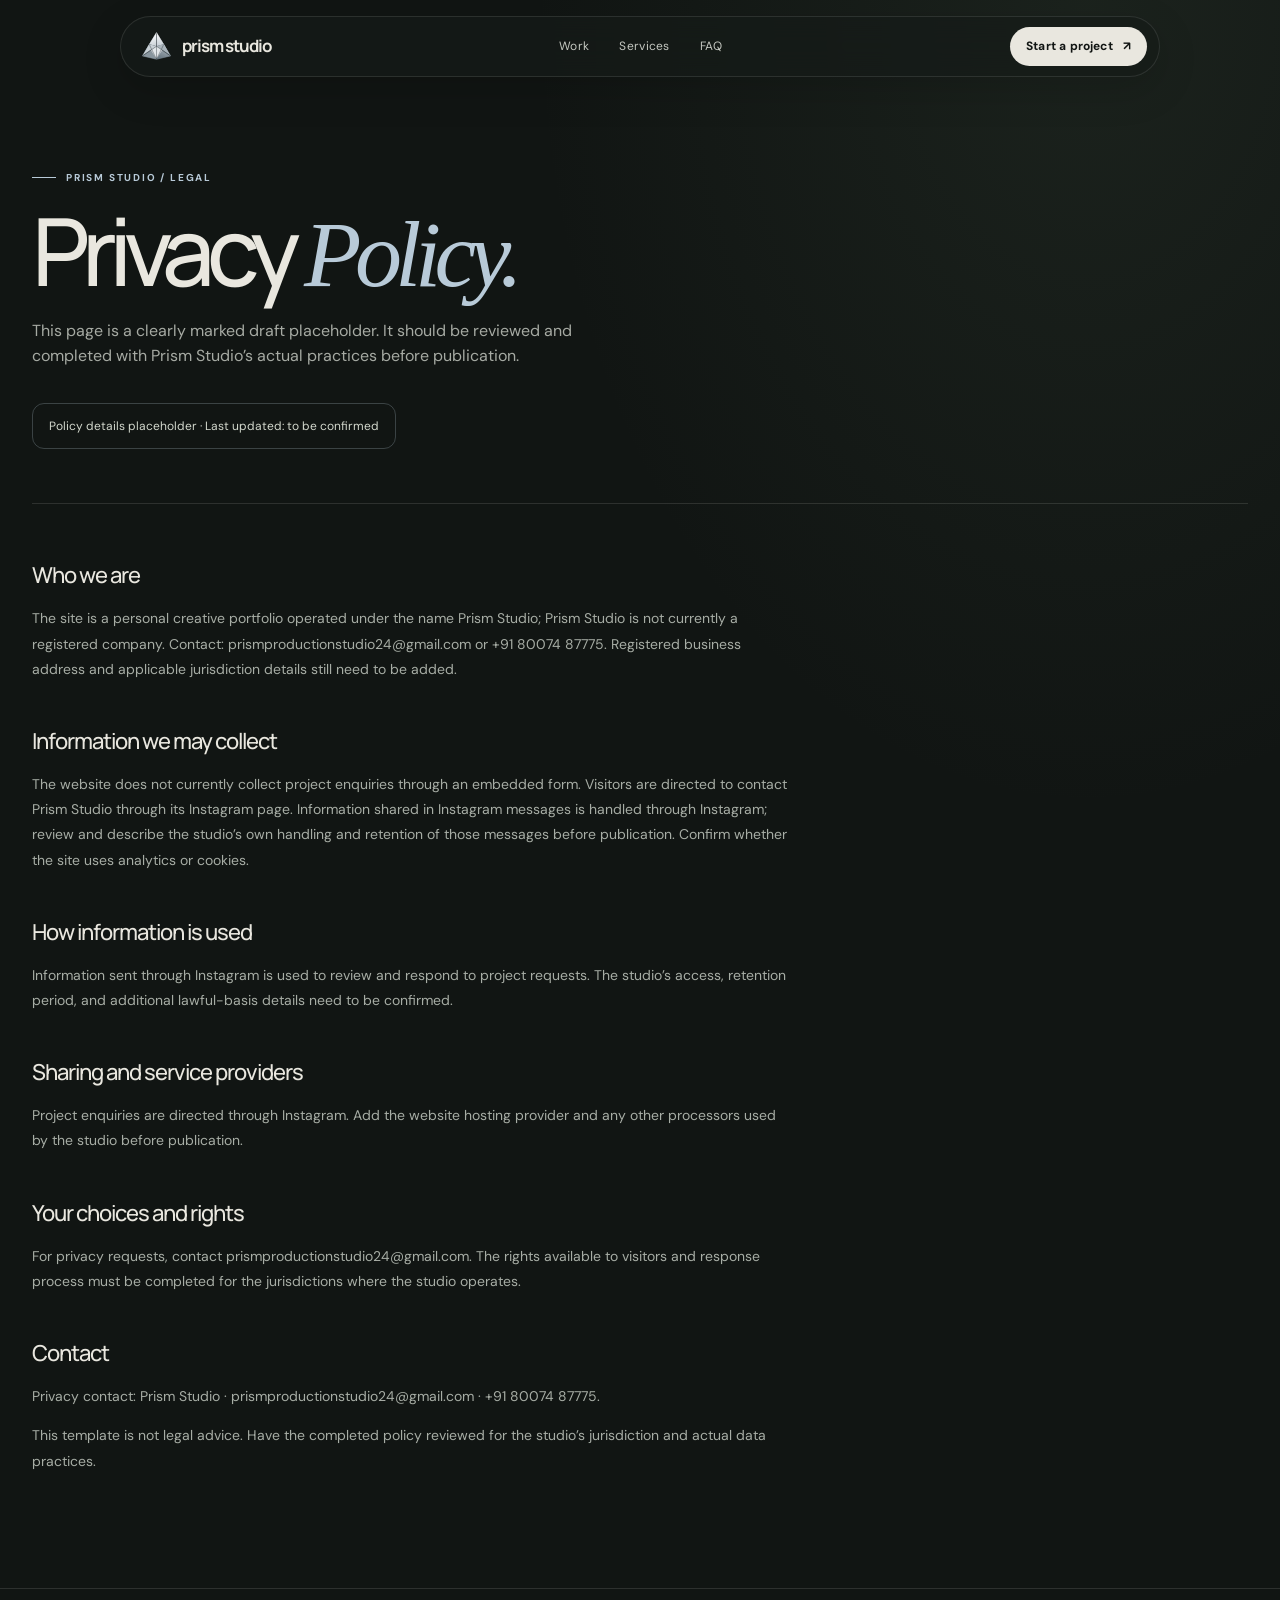
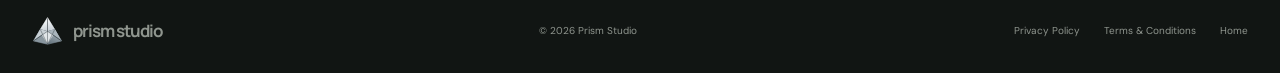
==== privacy.html @ 7693f471 "Add files via upload" ====
<!doctype html><html lang="en"><head><meta charset="utf-8"><meta name="viewport" content="width=device-width,initial-scale=1"><meta name="theme-color" content="#111513"><title>Privacy Policy — Prism Studio</title><link rel="stylesheet" href="assets/site.css"></head><body><header class="topbar"><a class="brand" href="index.html"><img class="brand-mark" src="assets/prism-mark.svg" alt="">prism studio</a><nav class="navlinks" aria-label="Main navigation"><a href="index.html#work">Work</a><a href="index.html#services">Services</a><a href="index.html#faq">FAQ</a></nav><a class="nav-cta" href="index.html#contact">Start a project <span>↗</span></a><button class="menu-button" aria-label="Toggle navigation" aria-expanded="false">☰</button></header><main class="legal-main"><div class="wrap"><div class="page-hero"><div class="eyebrow">Prism Studio / Legal</div><h1>Privacy <em>Policy.</em></h1><p>This page is a clearly marked draft placeholder. It should be reviewed and completed with Prism Studio’s actual practices before publication.</p><span class="placeholder-callout">Policy details placeholder · Last updated: to be confirmed</span></div><article class="legal-copy"><h2>Who we are</h2><p>The site is a personal creative portfolio operated under the name Prism Studio; Prism Studio is not currently a registered company. Contact: <a href="mailto:prismproductionstudio24@gmail.com">prismproductionstudio24@gmail.com</a> or <a href="tel:+918007487775">+91 80074 87775</a>. Registered business address and applicable jurisdiction details still need to be added.</p><h2>Information we may collect</h2><p>The website does not currently collect project enquiries through an embedded form. Visitors are directed to contact Prism Studio through its Instagram page. Information shared in Instagram messages is handled through Instagram; review and describe the studio’s own handling and retention of those messages before publication. Confirm whether the site uses analytics or cookies.</p><h2>How information is used</h2><p>Information sent through Instagram is used to review and respond to project requests. The studio’s access, retention period, and additional lawful-basis details need to be confirmed.</p><h2>Sharing and service providers</h2><p>Project enquiries are directed through Instagram. Add the website hosting provider and any other processors used by the studio before publication.</p><h2>Your choices and rights</h2><p>For privacy requests, contact <a href="mailto:prismproductionstudio24@gmail.com">prismproductionstudio24@gmail.com</a>. The rights available to visitors and response process must be completed for the jurisdictions where the studio operates.</p><h2>Contact</h2><p>Privacy contact: Prism Studio · <a href="mailto:prismproductionstudio24@gmail.com">prismproductionstudio24@gmail.com</a> · <a href="tel:+918007487775">+91 80074 87775</a>.</p><p>This template is not legal advice. Have the completed policy reviewed for the studio’s jurisdiction and actual data practices.</p></article></div></main><footer class="footer"><div class="wrap footer-inner"><a class="brand" href="index.html"><img class="brand-mark" src="assets/prism-mark.svg" alt="">prism studio</a><span>© <span data-year></span> Prism Studio</span><div class="footer-links"><a href="privacy.html">Privacy Policy</a><a href="terms.html">Terms &amp; Conditions</a><a href="index.html">Home</a></div></div></footer><script src="assets/site.js"></script></body></html>
---- assets/site.css ----
@import url('https://fonts.googleapis.com/css2?family=DM+Sans:wght@400;500;600;700&family=Manrope:wght@400;500;600;700;800&display=swap');
:root{--ink:#111513;--ink-2:#191f1c;--ink-3:#222a26;--paper:#e9e7df;--muted:#a6aaa3;--line:rgba(233,231,223,.13);--lime:#b8cad8;--serif:Georgia,'Times New Roman',serif;--sans:'DM Sans',Arial,sans-serif;--display:'Manrope',Arial,sans-serif;--max:1240px}
*{box-sizing:border-box}html{scroll-behavior:smooth;scroll-padding-top:100px}body{margin:0;background:var(--ink);color:var(--paper);font-family:var(--sans);font-size:16px;line-height:1.55;-webkit-font-smoothing:antialiased}a{color:inherit;text-decoration:none}button,input,textarea{font:inherit}.wrap{width:min(var(--max),calc(100% - 64px));margin:auto}.topbar{position:fixed;z-index:20;top:16px;left:50%;transform:translateX(-50%);width:min(1040px,calc(100% - 32px));display:flex;align-items:center;justify-content:space-between;padding:10px 12px 10px 20px;border:1px solid rgba(255,255,255,.1);border-radius:999px;background:rgba(22,27,24,.72);backdrop-filter:blur(18px);-webkit-backdrop-filter:blur(18px);box-shadow:0 12px 40px rgba(0,0,0,.16)}.brand{display:flex;align-items:center;gap:10px;font-family:var(--display);font-weight:700;letter-spacing:-.06em;font-size:17px}.brand-mark{width:31px;height:28px;object-fit:contain;flex:none}.navlinks{display:flex;align-items:center;gap:30px;color:#c5c8c1;font-size:12px;letter-spacing:.025em}.navlinks a{transition:color .25s}.navlinks a:hover{color:var(--lime)}.nav-cta,.pill{display:inline-flex;align-items:center;justify-content:center;gap:10px;border-radius:999px;padding:13px 20px;background:var(--paper);color:var(--ink);font-size:12px;font-weight:700;letter-spacing:.015em;transition:transform .25s,background .25s,color .25s}.nav-cta{padding:10px 16px}.pill:hover,.nav-cta:hover{transform:translateY(-2px);background:var(--lime)}.pill.outline{background:transparent;color:var(--paper);border:1px solid rgba(233,231,223,.26)}.pill.outline:hover{color:var(--ink);background:var(--paper)}.menu-button{display:none;background:none;color:var(--paper);border:0;font-size:20px}.hero{min-height:100svh;position:relative;display:flex;align-items:center;padding:150px 0 84px;overflow:hidden;background:radial-gradient(ellipse at 77% 45%,rgba(96,126,149,.18),transparent 38%),linear-gradient(130deg,#111513 12%,#171d22 62%,#202a31)}.hero:after{content:"";position:absolute;inset:0;pointer-events:none;opacity:.12;background-image:url("data:image/svg+xml,%3Csvg viewBox='0 0 180 180' xmlns='http://www.w3.org/2000/svg'%3E%3Cfilter id='n'%3E%3CfeTurbulence type='fractalNoise' baseFrequency='.8' numOctaves='3' stitchTiles='stitch'/%3E%3C/filter%3E%3Crect width='100%25' height='100%25' filter='url(%23n)' opacity='.22'/%3E%3C/svg%3E")}.hero-grid{position:relative;z-index:1;display:grid;grid-template-columns:1.03fr .97fr;align-items:center;gap:4vw}.eyebrow{display:flex;align-items:center;gap:10px;color:var(--lime);font-size:10px;letter-spacing:.18em;text-transform:uppercase;font-weight:700}.eyebrow:before{content:"";height:1px;width:24px;background:currentColor}.hero h1,.page-hero h1{font-family:var(--display);font-size:clamp(58px,8.8vw,122px);line-height:.91;letter-spacing:-.085em;font-weight:500;margin:28px 0 26px;max-width:720px}.hero h1 em,.page-hero h1 em{font-family:var(--serif);font-weight:400;letter-spacing:-.07em;color:var(--lime)}.hero-copy{max-width:440px;color:#b6bbb4;font-size:15px;line-height:1.8}.actions{display:flex;gap:12px;margin-top:34px;flex-wrap:wrap}.hero-note{display:flex;align-items:center;gap:12px;margin-top:58px;color:#8f958e;font-size:10px;letter-spacing:.14em;text-transform:uppercase}.hero-note:before{content:"";width:38px;height:1px;background:#657166}.hero-art{position:relative;min-height:520px;display:grid;place-items:center}.orbital{width:min(100%,510px);aspect-ratio:1;border-radius:50%;position:relative;background:radial-gradient(circle at 37% 28%,#aabac5 0,#647986 12%,#2e3b43 29%,#171d22 59%,#111513 69%);box-shadow:inset -28px -18px 70px rgba(0,0,0,.7),0 45px 100px rgba(0,0,0,.35);overflow:hidden;animation:float 9s ease-in-out infinite}.orbital:before{content:"";position:absolute;width:120%;height:28%;border:1px solid rgba(205,220,232,.45);border-radius:50%;top:34%;left:-10%;transform:rotate(-28deg);box-shadow:0 0 20px rgba(184,202,216,.12)}.orbital:after{content:"";position:absolute;inset:12%;border:1px solid rgba(233,231,223,.14);border-radius:50%;transform:rotate(33deg) scaleX(.75)}.orbital-core{position:absolute;width:30%;height:30%;border-radius:50%;left:36%;top:28%;background:radial-gradient(circle at 30% 30%,#d0d8bd,#78836e 26%,#303b32 65%,#171d19);filter:drop-shadow(18px 18px 25px rgba(0,0,0,.55))}.art-caption{position:absolute;bottom:27px;right:5%;font-size:10px;line-height:1.5;letter-spacing:.16em;text-transform:uppercase;color:#a8aea4;text-align:right}.art-caption strong{display:block;color:var(--paper);font-weight:500}.section{padding:130px 0}.section-head{display:flex;align-items:flex-end;justify-content:space-between;gap:35px;margin-bottom:54px}.section-kicker{color:var(--lime);font-size:10px;letter-spacing:.18em;text-transform:uppercase}.section h2{font-family:var(--display);font-size:clamp(38px,5.6vw,72px);line-height:.98;letter-spacing:-.075em;font-weight:500;margin:15px 0 0}.section-intro{max-width:330px;color:#9da39c;font-size:13px}.work-section{background:#e4e3da;color:#171b18}.work-section .section-kicker{color:#66735b}.work-section .section-intro{color:#6b716b}.work-grid{display:grid;grid-template-columns:1.12fr .88fr;gap:22px}.work-card{overflow:hidden;border-radius:18px;background:#c9cbc0;position:relative;color:#191d1a;min-height:340px;display:flex;flex-direction:column;justify-content:space-between;padding:24px;transition:transform .4s}.work-card:hover{transform:translateY(-5px)}.work-card.large{min-height:530px}.work-card:nth-child(2){background:#b3b8ac}.work-card:nth-child(3){background:#c3bfb1;grid-column:2;grid-row:2}.work-card:nth-child(4){background:#adb9b2;grid-column:1;grid-row:2}.project-art{position:absolute;inset:0;overflow:hidden;display:grid;place-items:center}.project-art:before{content:"";width:52%;aspect-ratio:1;border-radius:50%;background:radial-gradient(circle at 32% 26%,#f1eedf,#879084 27%,#343b36 68%,#161b18);box-shadow:35px 40px 55px rgba(0,0,0,.32);transform:translate(12%,4%)}.work-card:nth-child(2) .project-art:before{width:39%;border-radius:28% 72% 65% 35% / 36% 30% 70% 64%;transform:rotate(26deg) translate(6%,2%);background:linear-gradient(145deg,#d9d5c5,#647166 45%,#26322c)}.work-card:nth-child(3) .project-art:before{width:68%;aspect-ratio:1.5;border-radius:50%;transform:rotate(-24deg);background:radial-gradient(ellipse,#d8dacd 2%,#8d9a89 40%,#435347 65%,#273029)}.work-card:nth-child(4) .project-art:before{width:34%;height:75%;aspect-ratio:auto;border-radius:80% 20% 48% 52%;transform:rotate(30deg);background:linear-gradient(155deg,#e0ddcc,#687765 54%,#222c25)}.project-art:after{content:"";position:absolute;width:120%;height:30%;border:1px solid rgba(255,255,255,.6);border-radius:50%;transform:rotate(-28deg)}.work-card-top,.work-card-bottom{position:relative;z-index:1;display:flex;justify-content:space-between;align-items:flex-start}.placeholder-tag{border:1px solid rgba(20,27,22,.35);border-radius:999px;padding:7px 10px;font-size:9px;letter-spacing:.14em;text-transform:uppercase;background:rgba(228,227,218,.48);backdrop-filter:blur(10px)}.index{font-size:11px;letter-spacing:.1em}.work-title{font-family:var(--display);font-size:24px;letter-spacing:-.06em;font-weight:600;margin:0}.work-type{font-size:11px;color:#4f5850}.arrow{width:37px;height:37px;border:1px solid rgba(20,27,22,.35);border-radius:50%;display:grid;place-items:center}.services-section{background:#171c19}.services-list{border-top:1px solid var(--line)}.service-row{display:grid;grid-template-columns:70px 1fr 1fr 30px;gap:24px;align-items:center;padding:28px 0;border-bottom:1px solid var(--line);transition:padding .3s,color .3s}.service-row:hover{padding-left:10px;color:var(--lime)}.service-num{font-family:var(--serif);font-size:14px;color:#7e877c}.service-row h3{font-family:var(--display);font-size:25px;letter-spacing:-.055em;font-weight:500;margin:0}.service-row p{font-size:12px;color:#9ba29a;margin:0;max-width:390px}.service-arrow{font-size:21px;color:#92998f}.testimonial-section{background:#d7d8ce;color:#171b18}.testimonial-section .section-kicker{color:#68745e}.testimonial-card{border-top:1px solid rgba(23,27,24,.2);padding:38px 0 0;display:grid;grid-template-columns:1fr 1fr;gap:50px}.testimonial-quote{font-family:var(--serif);font-size:clamp(28px,4vw,49px);line-height:1.16;letter-spacing:-.04em;max-width:620px}.testimonial-note{align-self:end;color:#686e66;font-size:13px;max-width:330px}.testimonial-note strong{display:block;color:#20251f;font-size:10px;text-transform:uppercase;letter-spacing:.14em;margin-bottom:10px}.faq-section{background:#171c19}.faq-layout{display:grid;grid-template-columns:.7fr 1.3fr;gap:9vw}.faq-list{border-top:1px solid var(--line)}details{border-bottom:1px solid var(--line)}summary{list-style:none;cursor:pointer;padding:22px 0;display:flex;justify-content:space-between;gap:22px;font-family:var(--display);font-size:16px;letter-spacing:-.025em}summary::-webkit-details-marker{display:none}summary:after{content:"+";font-size:19px;color:var(--lime);transition:transform .25s}details[open] summary:after{transform:rotate(45deg)}details p{color:#9ba29a;font-size:13px;max-width:560px;margin:0;padding:0 30px 22px 0}.contact-section{background:#202923;position:relative;overflow:hidden}.contact-section:after{content:"";position:absolute;width:560px;height:560px;border:1px solid rgba(184,202,216,.12);border-radius:50%;right:-130px;bottom:-320px;box-shadow:0 0 0 55px rgba(184,202,216,.025),0 0 0 110px rgba(184,202,216,.02)}.contact-inner{position:relative;z-index:1;max-width:780px}.contact-inner h2{font-size:clamp(54px,8.2vw,105px)}.contact-inner p{color:#afb6ad;max-width:440px;margin:24px 0 30px}.contact-meta{display:flex;gap:25px;flex-wrap:wrap;margin-top:38px;color:#909991;font-size:10px;letter-spacing:.1em;text-transform:uppercase}.footer{padding:28px 0;border-top:1px solid var(--line);background:#111513}.footer-inner{display:flex;align-items:center;justify-content:space-between;gap:20px;color:#8f958e;font-size:10px}.footer-links{display:flex;gap:24px}.footer-links a:hover{color:var(--lime)}.legal-main{min-height:100vh;background:radial-gradient(ellipse at 85% 0,rgba(87,112,87,.15),transparent 36%),#111513;padding:170px 0 100px}.page-hero{padding-bottom:54px;border-bottom:1px solid var(--line);margin-bottom:54px}.page-hero h1{font-size:clamp(52px,8vw,94px);margin:22px 0}.page-hero p{color:#a6aaa3;max-width:550px}.legal-copy{max-width:760px}.legal-copy h2{font-family:var(--display);font-size:22px;letter-spacing:-.045em;font-weight:500;margin:42px 0 12px}.legal-copy p,.legal-copy li{font-size:14px;color:#a7ada5;line-height:1.8}.legal-copy ul{padding-left:20px}.placeholder-callout{display:inline-block;margin-top:18px;border:1px solid rgba(184,202,216,.25);border-radius:12px;padding:13px 16px;color:#d3d8cd;font-size:12px}.reveal{opacity:0;transform:translateY(22px);transition:opacity .8s ease,transform .8s cubic-bezier(.2,.7,.2,1)}.reveal.visible{opacity:1;transform:none}.delay-1{transition-delay:.12s}.delay-2{transition-delay:.22s}@keyframes float{0%,100%{transform:translateY(0) rotate(-3deg)}50%{transform:translateY(-13px) rotate(0deg)}}
@media(max-width:800px){.wrap{width:min(var(--max),calc(100% - 40px))}.navlinks{display:none;position:absolute;top:calc(100% + 10px);left:0;right:0;padding:18px 22px;border-radius:20px;background:rgba(22,27,24,.94);backdrop-filter:blur(18px);flex-direction:column;align-items:flex-start;gap:18px}.navlinks.open{display:flex}.menu-button{display:block}.nav-cta{display:none}.hero{padding-top:140px}.hero-grid{grid-template-columns:1fr;gap:10px}.hero h1{font-size:clamp(58px,14vw,92px)}.hero-art{min-height:380px}.orbital{width:min(82vw,390px)}.art-caption{right:0;bottom:8px}.section{padding:90px 0}.section-head{align-items:flex-start;flex-direction:column;margin-bottom:35px}.work-grid{grid-template-columns:1fr}.work-card,.work-card.large{min-height:380px;grid-column:auto;grid-row:auto}.testimonial-card{grid-template-columns:1fr;gap:24px}.faq-layout{grid-template-columns:1fr;gap:32px}.service-row{grid-template-columns:34px 1fr 25px;gap:12px}.service-row p{grid-column:2;grid-row:2}.service-arrow{grid-column:3;grid-row:1}.footer-inner{align-items:flex-start;flex-direction:column}.footer-links{flex-wrap:wrap;gap:15px}}
@media(max-width:460px){.wrap{width:calc(100% - 32px)}.topbar{top:10px}.hero{min-height:0;padding:135px 0 48px}.hero-copy{font-size:14px}.hero-art{min-height:300px}.hero-note{margin-top:38px}.section{padding:76px 0}.work-card,.work-card.large{min-height:320px}.contact-inner h2{font-size:56px}.legal-main{padding-top:140px}}
@media(prefers-reduced-motion:reduce){html{scroll-behavior:auto}*,*:before,*:after{animation-duration:.01ms!important;animation-iteration-count:1!important;transition-duration:.01ms!important}.reveal{opacity:1;transform:none}}

.contact-form{display:grid;grid-template-columns:1fr 1fr;gap:14px;max-width:650px;margin-top:32px}.contact-form label{display:grid;gap:7px;color:#c2c9c3;font-size:11px;letter-spacing:.08em;text-transform:uppercase}.contact-form label.full{grid-column:1/-1}.contact-form input,.contact-form textarea,.contact-form select{width:100%;border:1px solid rgba(233,231,223,.2);border-radius:12px;background:rgba(12,16,14,.35);color:var(--paper);padding:13px 14px;outline:none;transition:border-color .2s}.contact-form input:focus,.contact-form textarea:focus,.contact-form select:focus{border-color:var(--lime)}.contact-form textarea{min-height:120px;resize:vertical}.contact-form select{appearance:none}.form-status{grid-column:1/-1;min-height:22px;color:var(--lime);font-size:12px}.contact-form button{justify-self:start;border:0;cursor:pointer}.contact-form button:disabled{opacity:.65;cursor:wait}@media(max-width:600px){.contact-form{grid-template-columns:1fr}.contact-form label.full,.form-status{grid-column:auto}}
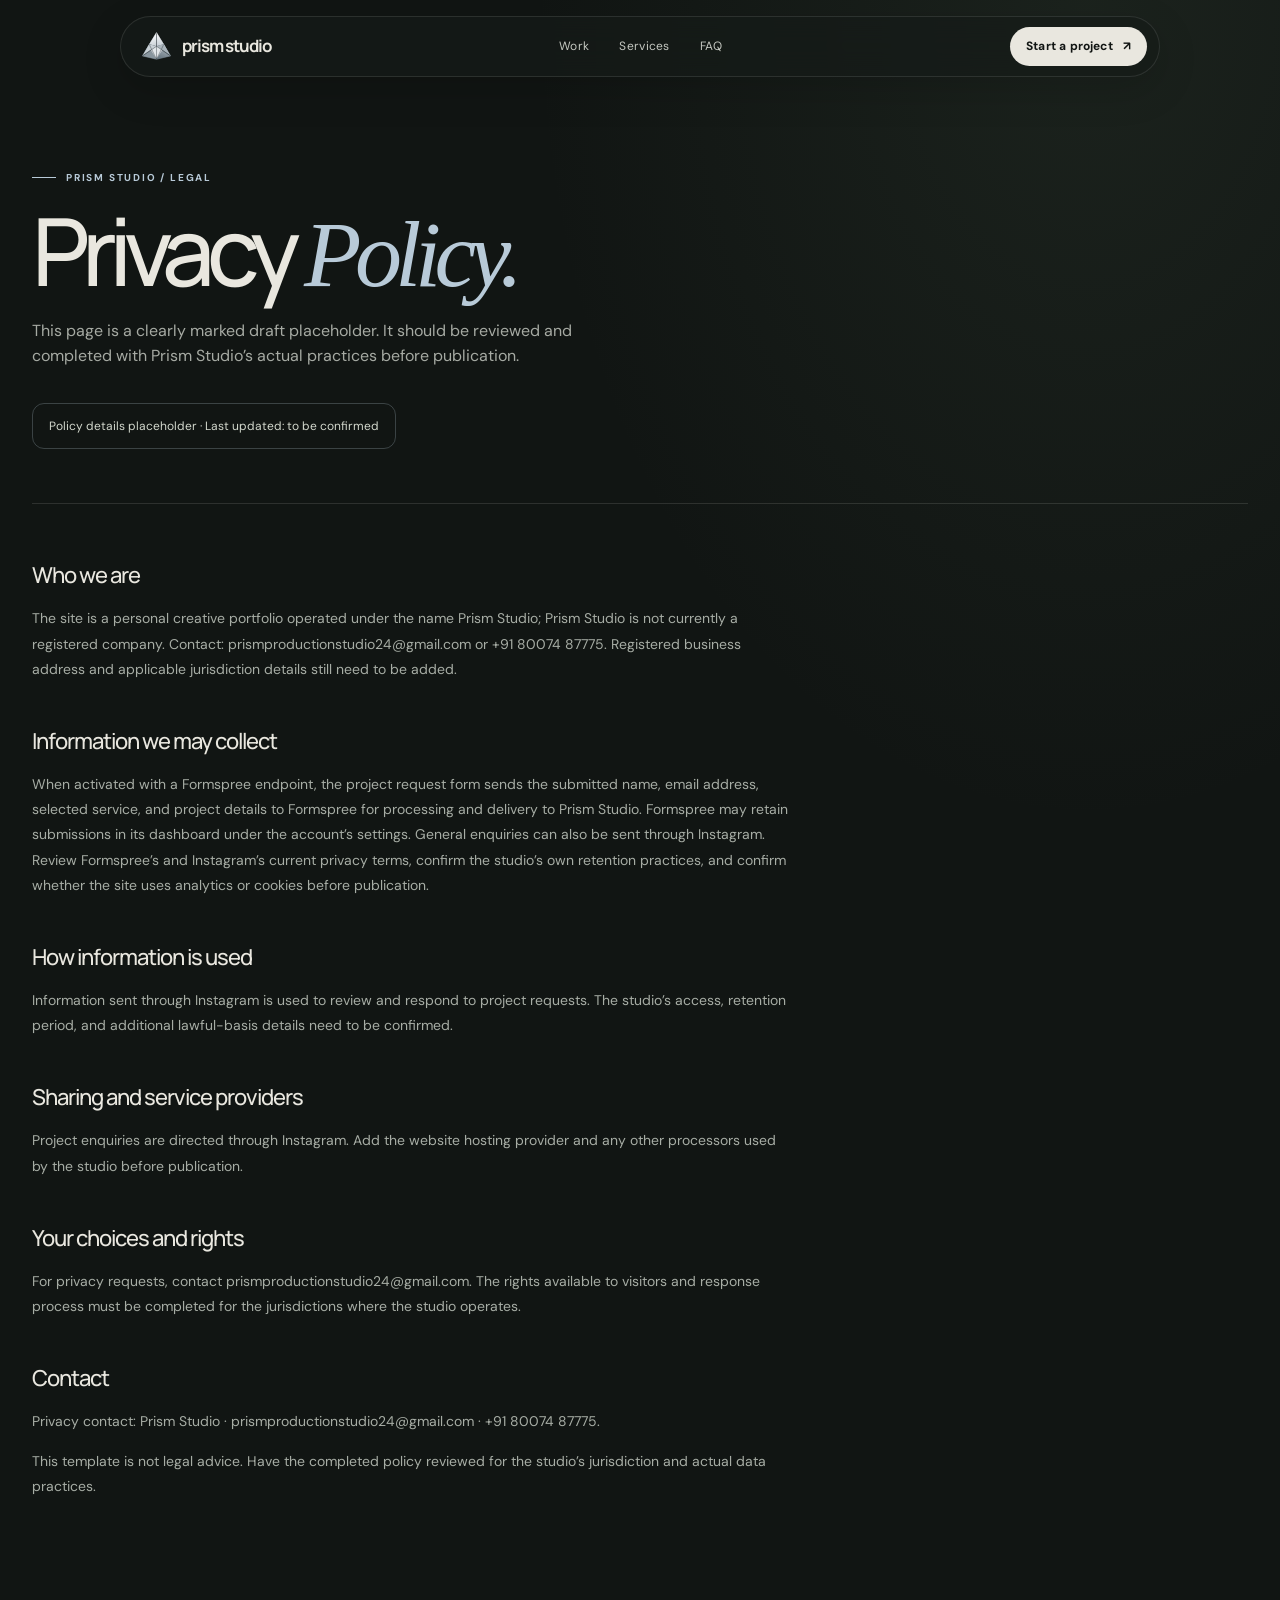
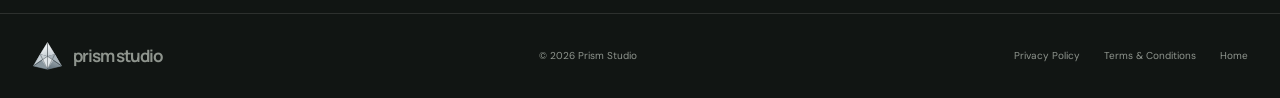
==== commit 8d33c10a: "Add files via upload" ====
--- a/privacy.html
+++ b/privacy.html
@@ -1 +1 @@
-<!doctype html><html lang="en"><head><meta charset="utf-8"><meta name="viewport" content="width=device-width,initial-scale=1"><meta name="theme-color" content="#111513"><title>Privacy Policy — Prism Studio</title><link rel="stylesheet" href="assets/site.css"></head><body><header class="topbar"><a class="brand" href="index.html"><img class="brand-mark" src="assets/prism-mark.svg" alt="">prism studio</a><nav class="navlinks" aria-label="Main navigation"><a href="index.html#work">Work</a><a href="index.html#services">Services</a><a href="index.html#faq">FAQ</a></nav><a class="nav-cta" href="index.html#contact">Start a project <span>↗</span></a><button class="menu-button" aria-label="Toggle navigation" aria-expanded="false">☰</button></header><main class="legal-main"><div class="wrap"><div class="page-hero"><div class="eyebrow">Prism Studio / Legal</div><h1>Privacy <em>Policy.</em></h1><p>This page is a clearly marked draft placeholder. It should be reviewed and completed with Prism Studio’s actual practices before publication.</p><span class="placeholder-callout">Policy details placeholder · Last updated: to be confirmed</span></div><article class="legal-copy"><h2>Who we are</h2><p>The site is a personal creative portfolio operated under the name Prism Studio; Prism Studio is not currently a registered company. Contact: <a href="mailto:prismproductionstudio24@gmail.com">prismproductionstudio24@gmail.com</a> or <a href="tel:+918007487775">+91 80074 87775</a>. Registered business address and applicable jurisdiction details still need to be added.</p><h2>Information we may collect</h2><p>The website does not currently collect project enquiries through an embedded form. Visitors are directed to contact Prism Studio through its Instagram page. Information shared in Instagram messages is handled through Instagram; review and describe the studio’s own handling and retention of those messages before publication. Confirm whether the site uses analytics or cookies.</p><h2>How information is used</h2><p>Information sent through Instagram is used to review and respond to project requests. The studio’s access, retention period, and additional lawful-basis details need to be confirmed.</p><h2>Sharing and service providers</h2><p>Project enquiries are directed through Instagram. Add the website hosting provider and any other processors used by the studio before publication.</p><h2>Your choices and rights</h2><p>For privacy requests, contact <a href="mailto:prismproductionstudio24@gmail.com">prismproductionstudio24@gmail.com</a>. The rights available to visitors and response process must be completed for the jurisdictions where the studio operates.</p><h2>Contact</h2><p>Privacy contact: Prism Studio · <a href="mailto:prismproductionstudio24@gmail.com">prismproductionstudio24@gmail.com</a> · <a href="tel:+918007487775">+91 80074 87775</a>.</p><p>This template is not legal advice. Have the completed policy reviewed for the studio’s jurisdiction and actual data practices.</p></article></div></main><footer class="footer"><div class="wrap footer-inner"><a class="brand" href="index.html"><img class="brand-mark" src="assets/prism-mark.svg" alt="">prism studio</a><span>© <span data-year></span> Prism Studio</span><div class="footer-links"><a href="privacy.html">Privacy Policy</a><a href="terms.html">Terms &amp; Conditions</a><a href="index.html">Home</a></div></div></footer><script src="assets/site.js"></script></body></html>
+<!doctype html><html lang="en"><head><meta charset="utf-8"><meta name="viewport" content="width=device-width,initial-scale=1"><meta name="theme-color" content="#111513"><title>Privacy Policy — Prism Studio</title><link rel="stylesheet" href="assets/site.css"></head><body><header class="topbar"><a class="brand" href="index.html"><img class="brand-mark" src="assets/prism-mark.svg" alt="">prism studio</a><nav class="navlinks" aria-label="Main navigation"><a href="index.html#work">Work</a><a href="index.html#services">Services</a><a href="index.html#faq">FAQ</a></nav><a class="nav-cta" href="index.html#contact">Start a project <span>↗</span></a><button class="menu-button" aria-label="Toggle navigation" aria-expanded="false">☰</button></header><main class="legal-main"><div class="wrap"><div class="page-hero"><div class="eyebrow">Prism Studio / Legal</div><h1>Privacy <em>Policy.</em></h1><p>This page is a clearly marked draft placeholder. It should be reviewed and completed with Prism Studio’s actual practices before publication.</p><span class="placeholder-callout">Policy details placeholder · Last updated: to be confirmed</span></div><article class="legal-copy"><h2>Who we are</h2><p>The site is a personal creative portfolio operated under the name Prism Studio; Prism Studio is not currently a registered company. Contact: <a href="mailto:prismproductionstudio24@gmail.com">prismproductionstudio24@gmail.com</a> or <a href="tel:+918007487775">+91 80074 87775</a>. Registered business address and applicable jurisdiction details still need to be added.</p><h2>Information we may collect</h2><p>When activated with a Formspree endpoint, the project request form sends the submitted name, email address, selected service, and project details to Formspree for processing and delivery to Prism Studio. Formspree may retain submissions in its dashboard under the account’s settings. General enquiries can also be sent through Instagram. Review Formspree’s and Instagram’s current privacy terms, confirm the studio’s own retention practices, and confirm whether the site uses analytics or cookies before publication.</p><h2>How information is used</h2><p>Information sent through Instagram is used to review and respond to project requests. The studio’s access, retention period, and additional lawful-basis details need to be confirmed.</p><h2>Sharing and service providers</h2><p>Project enquiries are directed through Instagram. Add the website hosting provider and any other processors used by the studio before publication.</p><h2>Your choices and rights</h2><p>For privacy requests, contact <a href="mailto:prismproductionstudio24@gmail.com">prismproductionstudio24@gmail.com</a>. The rights available to visitors and response process must be completed for the jurisdictions where the studio operates.</p><h2>Contact</h2><p>Privacy contact: Prism Studio · <a href="mailto:prismproductionstudio24@gmail.com">prismproductionstudio24@gmail.com</a> · <a href="tel:+918007487775">+91 80074 87775</a>.</p><p>This template is not legal advice. Have the completed policy reviewed for the studio’s jurisdiction and actual data practices.</p></article></div></main><footer class="footer"><div class="wrap footer-inner"><a class="brand" href="index.html"><img class="brand-mark" src="assets/prism-mark.svg" alt="">prism studio</a><span>© <span data-year></span> Prism Studio</span><div class="footer-links"><a href="privacy.html">Privacy Policy</a><a href="terms.html">Terms &amp; Conditions</a><a href="index.html">Home</a></div></div></footer><script src="assets/site.js"></script></body></html>
--- a/assets/site.css
+++ b/assets/site.css
@@ -6,3 +6,7 @@
 @media(prefers-reduced-motion:reduce){html{scroll-behavior:auto}*,*:before,*:after{animation-duration:.01ms!important;animation-iteration-count:1!important;transition-duration:.01ms!important}.reveal{opacity:1;transform:none}}
 
 .contact-form{display:grid;grid-template-columns:1fr 1fr;gap:14px;max-width:650px;margin-top:32px}.contact-form label{display:grid;gap:7px;color:#c2c9c3;font-size:11px;letter-spacing:.08em;text-transform:uppercase}.contact-form label.full{grid-column:1/-1}.contact-form input,.contact-form textarea,.contact-form select{width:100%;border:1px solid rgba(233,231,223,.2);border-radius:12px;background:rgba(12,16,14,.35);color:var(--paper);padding:13px 14px;outline:none;transition:border-color .2s}.contact-form input:focus,.contact-form textarea:focus,.contact-form select:focus{border-color:var(--lime)}.contact-form textarea{min-height:120px;resize:vertical}.contact-form select{appearance:none}.form-status{grid-column:1/-1;min-height:22px;color:var(--lime);font-size:12px}.contact-form button{justify-self:start;border:0;cursor:pointer}.contact-form button:disabled{opacity:.65;cursor:wait}@media(max-width:600px){.contact-form{grid-template-columns:1fr}.contact-form label.full,.form-status{grid-column:auto}}
+.inquiry-result{grid-column:1/-1;display:grid;grid-template-columns:1fr 1fr;gap:12px}.inquiry-result[hidden]{display:none}.inquiry-result label{grid-column:1/-1}.contact-form .inquiry-message{grid-column:1/-1;min-height:150px;line-height:1.6}.contact-form .inquiry-result .pill{justify-self:start}.contact-form .form-status{margin:0}@media(max-width:600px){.inquiry-result{grid-template-columns:1fr}.inquiry-result label{grid-column:auto}}
+
+.form-heading{margin:24px 0 0;font-family:var(--display);font-weight:500;font-size:22px;letter-spacing:-.04em}.inquiry-result{grid-template-columns:1fr}.contact-form .inquiry-result .pill{grid-column:1;justify-self:start}
+.form-trap{position:absolute!important;left:-10000px!important;width:1px!important;height:1px!important;overflow:hidden!important}
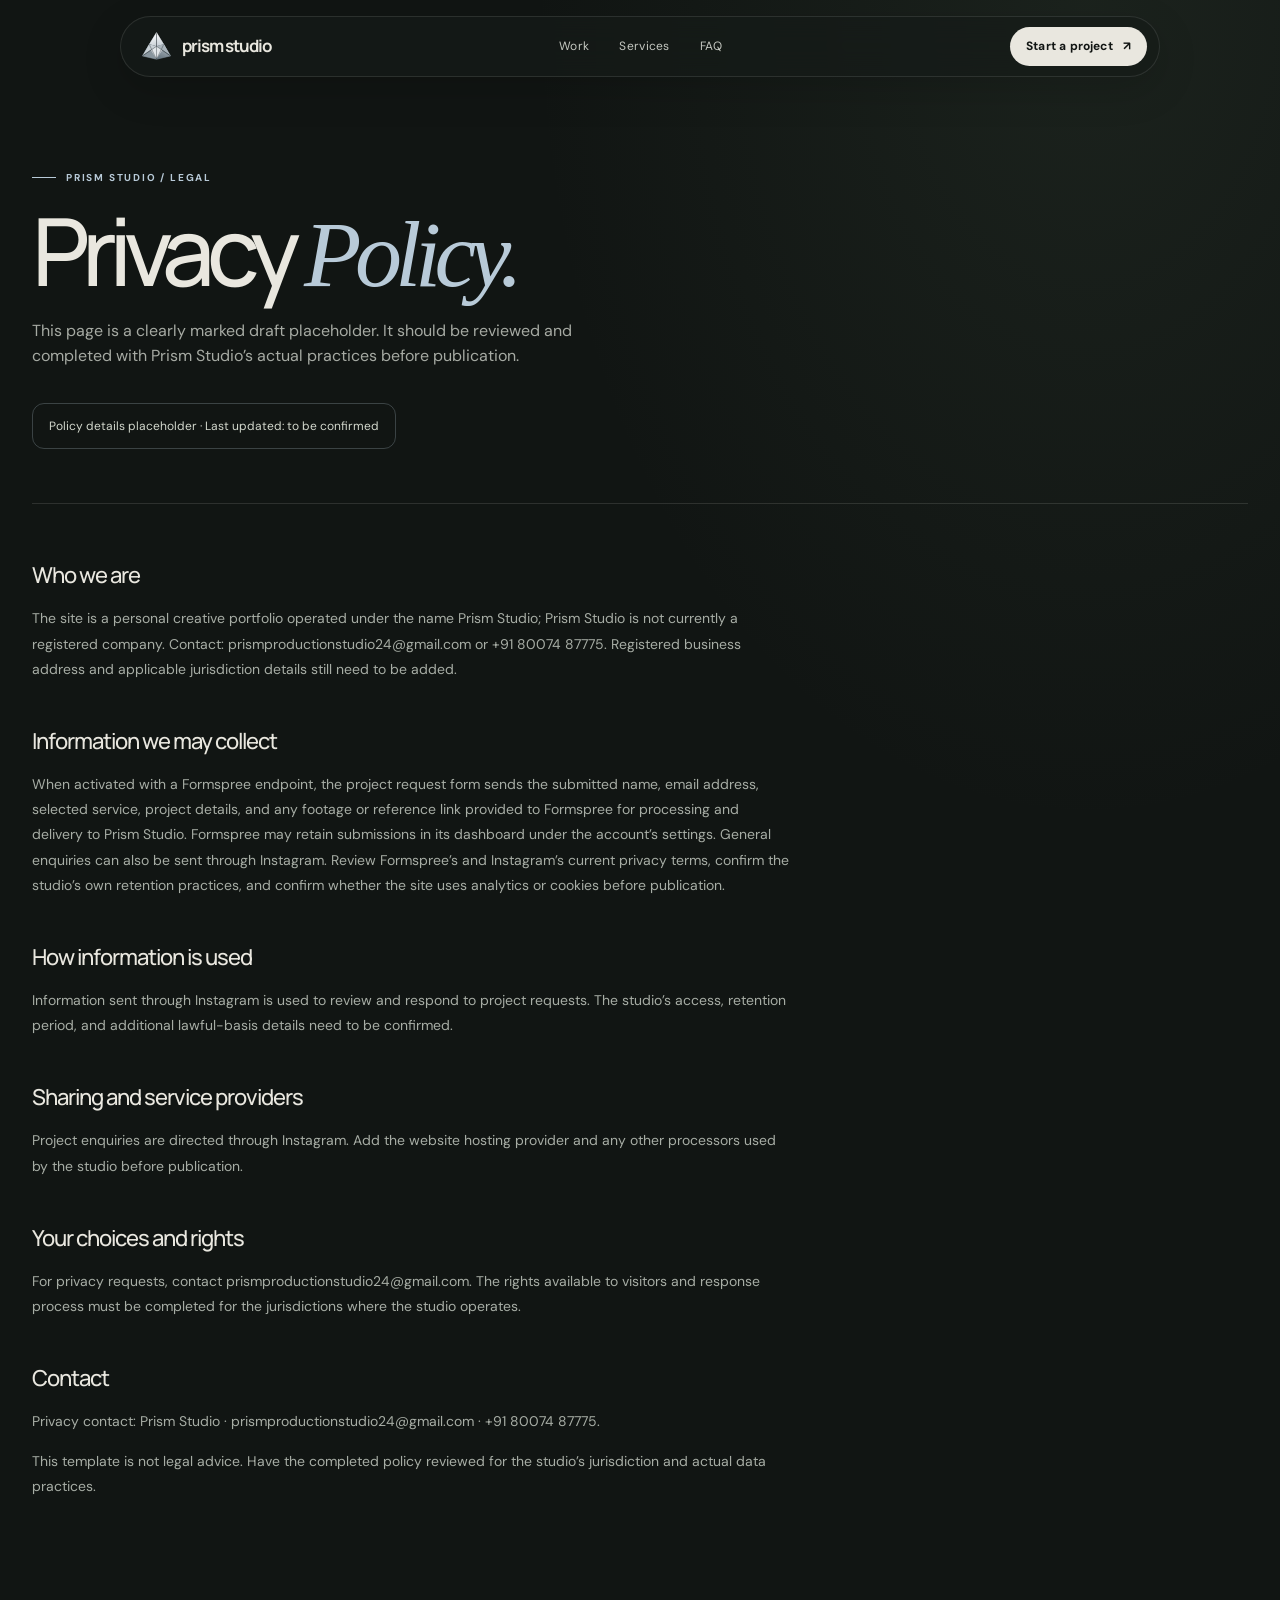
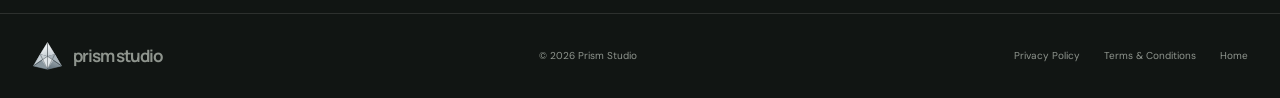
==== commit 5fd88cc4: "Add files via upload" ====
--- a/privacy.html
+++ b/privacy.html
@@ -1 +1 @@
-<!doctype html><html lang="en"><head><meta charset="utf-8"><meta name="viewport" content="width=device-width,initial-scale=1"><meta name="theme-color" content="#111513"><title>Privacy Policy — Prism Studio</title><link rel="stylesheet" href="assets/site.css"></head><body><header class="topbar"><a class="brand" href="index.html"><img class="brand-mark" src="assets/prism-mark.svg" alt="">prism studio</a><nav class="navlinks" aria-label="Main navigation"><a href="index.html#work">Work</a><a href="index.html#services">Services</a><a href="index.html#faq">FAQ</a></nav><a class="nav-cta" href="index.html#contact">Start a project <span>↗</span></a><button class="menu-button" aria-label="Toggle navigation" aria-expanded="false">☰</button></header><main class="legal-main"><div class="wrap"><div class="page-hero"><div class="eyebrow">Prism Studio / Legal</div><h1>Privacy <em>Policy.</em></h1><p>This page is a clearly marked draft placeholder. It should be reviewed and completed with Prism Studio’s actual practices before publication.</p><span class="placeholder-callout">Policy details placeholder · Last updated: to be confirmed</span></div><article class="legal-copy"><h2>Who we are</h2><p>The site is a personal creative portfolio operated under the name Prism Studio; Prism Studio is not currently a registered company. Contact: <a href="mailto:prismproductionstudio24@gmail.com">prismproductionstudio24@gmail.com</a> or <a href="tel:+918007487775">+91 80074 87775</a>. Registered business address and applicable jurisdiction details still need to be added.</p><h2>Information we may collect</h2><p>When activated with a Formspree endpoint, the project request form sends the submitted name, email address, selected service, and project details to Formspree for processing and delivery to Prism Studio. Formspree may retain submissions in its dashboard under the account’s settings. General enquiries can also be sent through Instagram. Review Formspree’s and Instagram’s current privacy terms, confirm the studio’s own retention practices, and confirm whether the site uses analytics or cookies before publication.</p><h2>How information is used</h2><p>Information sent through Instagram is used to review and respond to project requests. The studio’s access, retention period, and additional lawful-basis details need to be confirmed.</p><h2>Sharing and service providers</h2><p>Project enquiries are directed through Instagram. Add the website hosting provider and any other processors used by the studio before publication.</p><h2>Your choices and rights</h2><p>For privacy requests, contact <a href="mailto:prismproductionstudio24@gmail.com">prismproductionstudio24@gmail.com</a>. The rights available to visitors and response process must be completed for the jurisdictions where the studio operates.</p><h2>Contact</h2><p>Privacy contact: Prism Studio · <a href="mailto:prismproductionstudio24@gmail.com">prismproductionstudio24@gmail.com</a> · <a href="tel:+918007487775">+91 80074 87775</a>.</p><p>This template is not legal advice. Have the completed policy reviewed for the studio’s jurisdiction and actual data practices.</p></article></div></main><footer class="footer"><div class="wrap footer-inner"><a class="brand" href="index.html"><img class="brand-mark" src="assets/prism-mark.svg" alt="">prism studio</a><span>© <span data-year></span> Prism Studio</span><div class="footer-links"><a href="privacy.html">Privacy Policy</a><a href="terms.html">Terms &amp; Conditions</a><a href="index.html">Home</a></div></div></footer><script src="assets/site.js"></script></body></html>
+<!doctype html><html lang="en"><head><meta charset="utf-8"><meta name="viewport" content="width=device-width,initial-scale=1"><meta name="theme-color" content="#111513"><title>Privacy Policy — Prism Studio</title><link rel="stylesheet" href="assets/site.css"></head><body><header class="topbar"><a class="brand" href="index.html"><img class="brand-mark" src="assets/prism-mark.svg" alt="">prism studio</a><nav class="navlinks" aria-label="Main navigation"><a href="index.html#work">Work</a><a href="index.html#services">Services</a><a href="index.html#faq">FAQ</a></nav><a class="nav-cta" href="index.html#contact">Start a project <span>↗</span></a><button class="menu-button" aria-label="Toggle navigation" aria-expanded="false">☰</button></header><main class="legal-main"><div class="wrap"><div class="page-hero"><div class="eyebrow">Prism Studio / Legal</div><h1>Privacy <em>Policy.</em></h1><p>This page is a clearly marked draft placeholder. It should be reviewed and completed with Prism Studio’s actual practices before publication.</p><span class="placeholder-callout">Policy details placeholder · Last updated: to be confirmed</span></div><article class="legal-copy"><h2>Who we are</h2><p>The site is a personal creative portfolio operated under the name Prism Studio; Prism Studio is not currently a registered company. Contact: <a href="mailto:prismproductionstudio24@gmail.com">prismproductionstudio24@gmail.com</a> or <a href="tel:+918007487775">+91 80074 87775</a>. Registered business address and applicable jurisdiction details still need to be added.</p><h2>Information we may collect</h2><p>When activated with a Formspree endpoint, the project request form sends the submitted name, email address, selected service, project details, and any footage or reference link provided to Formspree for processing and delivery to Prism Studio. Formspree may retain submissions in its dashboard under the account’s settings. General enquiries can also be sent through Instagram. Review Formspree’s and Instagram’s current privacy terms, confirm the studio’s own retention practices, and confirm whether the site uses analytics or cookies before publication.</p><h2>How information is used</h2><p>Information sent through Instagram is used to review and respond to project requests. The studio’s access, retention period, and additional lawful-basis details need to be confirmed.</p><h2>Sharing and service providers</h2><p>Project enquiries are directed through Instagram. Add the website hosting provider and any other processors used by the studio before publication.</p><h2>Your choices and rights</h2><p>For privacy requests, contact <a href="mailto:prismproductionstudio24@gmail.com">prismproductionstudio24@gmail.com</a>. The rights available to visitors and response process must be completed for the jurisdictions where the studio operates.</p><h2>Contact</h2><p>Privacy contact: Prism Studio · <a href="mailto:prismproductionstudio24@gmail.com">prismproductionstudio24@gmail.com</a> · <a href="tel:+918007487775">+91 80074 87775</a>.</p><p>This template is not legal advice. Have the completed policy reviewed for the studio’s jurisdiction and actual data practices.</p></article></div></main><footer class="footer"><div class="wrap footer-inner"><a class="brand" href="index.html"><img class="brand-mark" src="assets/prism-mark.svg" alt="">prism studio</a><span>© <span data-year></span> Prism Studio</span><div class="footer-links"><a href="privacy.html">Privacy Policy</a><a href="terms.html">Terms &amp; Conditions</a><a href="index.html">Home</a></div></div></footer><script src="assets/site.js"></script></body></html>
